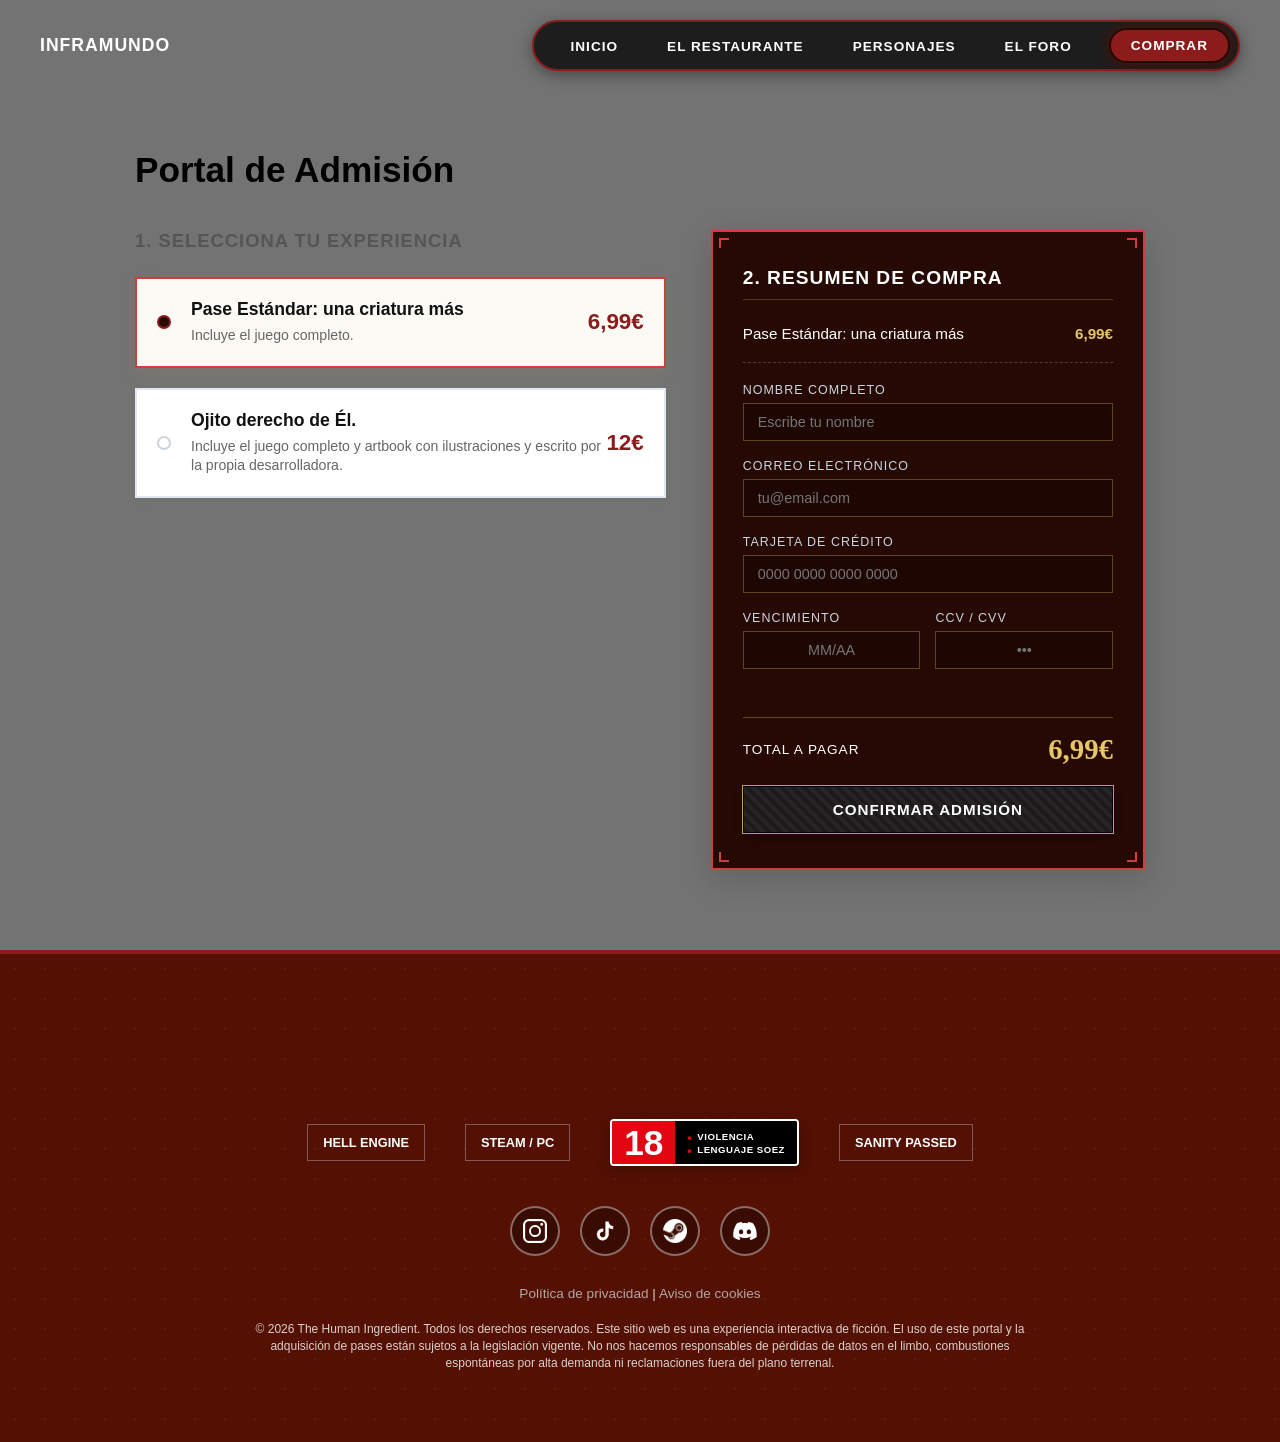
==== comprar.html @ 246b82be "Web The Human Ingredient" ====
<!DOCTYPE html>
<html lang="es">
<head>
    <meta charset="UTF-8">
    <meta name="viewport" content="width=device-width, initial-scale=1.0">
    <title>Comprar - Inframundo</title>
    <link rel="stylesheet" href="comprar.css">
</head>
<body>

<header id="main-header">
    <div class="header-container">
        <div class="logo-text">INFRAMUNDO</div>
        <nav>
            <ul>
                <li><a href="index.html" class="nav-link">INICIO</a></li>
                <li><a href="restaurante.html" class="nav-link">EL RESTAURANTE</a></li>
                <li><a href="personajes.html" class="nav-link">PERSONAJES</a></li>
                <li><a href="foro.html" class="nav-link">EL FORO</a></li>
                <li><a href="comprar.html" class="nav-btn-gold active-btn">COMPRAR</a></li>
            </ul>
        </nav>
    </div>
</header>

<main class="main-content">
    <h1 class="page-title animation-fade-up">Portal de Admisión</h1>

    <div class="purchase-grid">

        <div class="products-section animation-fade-up" style="animation-delay: 0.15s;">
            <h2 class="sub-title">1. Selecciona tu experiencia</h2>

            <div class="ticket-card active" data-price="7,99" data-name="Pase Estándar: una criatura más">
                <div class="ticket-selection-indicator"></div>
                <div class="ticket-info">
                    <h3>Pase Estándar: una criatura más</h3>
                    <p>Incluye el juego completo.</p>
                </div>
                <div class="ticket-price">6,99€</div>
            </div>

            <div class="ticket-card" data-price="12" data-name="Ojito derecho de Él">
                <div class="ticket-selection-indicator"></div>
                <div class="ticket-info">
                    <h3>Ojito derecho de Él.</h3>
                    <p>Incluye el juego completo y artbook con ilustraciones y escrito por la propia desarrolladora.</p>
                </div>
                <div class="ticket-price">12€</div>
            </div>
        </div>

        <div class="checkout-section animation-fade-up" style="animation-delay: 0.35s;">
            <div class="checkout-box-inner">
                <div class="corner-deco top-left"></div>
                <div class="corner-deco top-right"></div>
                <div class="corner-deco bottom-left"></div>
                <div class="corner-deco bottom-right"></div>

                <h2 class="checkout-title">2. Resumen de compra</h2>

                <div class="summary-item">
                    <span id="summary-product-name">Pase Estándar: una criatura más</span>
                    <span id="summary-product-price" class="gold-text">6,99€</span>
                </div>

                <hr class="divider">

                <form id="payment-form">
                    <div class="form-group">
                        <label for="username">Nombre Completo</label>
                        <input type="text" id="username" placeholder="Escribe tu nombre" required>
                    </div>

                    <div class="form-group">
                        <label for="useremail">Correo Electrónico</label>
                        <input type="email" id="useremail" placeholder="tu@email.com" required>
                    </div>

                    <div class="form-group">
                        <label for="cardnumber">Tarjeta de Crédito</label>
                        <input type="text" id="cardnumber" placeholder="0000 0000 0000 0000" maxlength="19" required>
                    </div>

                    <div class="form-row">
                        <div class="form-group half-width">
                            <label for="cardexpiry">Vencimiento</label>
                            <input type="text" id="cardexpiry" placeholder="MM/AA" maxlength="5" required>
                        </div>
                        <div class="form-group half-width">
                            <label for="cardcvv">CCV / CVV</label>
                            <input type="password" id="cardcvv" placeholder="•••" maxlength="3" required>
                        </div>
                    </div>

                    <div class="total-container">
                        <span>TOTAL A PAGAR</span>
                        <span id="final-total">6,99€</span>
                    </div>

                    <button type="submit" class="submit-btn-dark">
                        CONFIRMAR ADMISIÓN
                    </button>
                </form>
            </div>
        </div>

    </div>
</main>

<div id="success-modal" class="modal-overlay">
    <div class="modal-box">
        <div class="corner-deco top-left"></div>
        <div class="corner-deco top-right"></div>
        <div class="modal-icon">✓</div>
        <h2>¡Admisión Completada!</h2>
        <p>Tu pase ha sido registrado en las crónicas. Revisa tu correo electrónico para encontrar el recibo de tu juego. Lo recibirás en tu biblioteca de Steam al momento de la salida oficial.</p>
        <button id="close-modal-btn" class="nav-btn-gold" style="margin-top: 15px; cursor: pointer;">Entendido</button>
    </div>
</div>

<script src="./comprar.js"></script>
<footer class="main-footer">
    <div class="footer-container">

        <div class="footer-action-buttons">
            <button class="btn-footer reveal-left">
                <span class="game-icon-static">➥</span> Compartir la Deuda
            </button>
            <button class="btn-footer reveal-right">
                <span class="game-icon-static">🗪</span> Atención al cliente
            </button>
        </div>

        <div class="footer-official-logos reveal">
            <div class="logo-placeholder-small" title="Motor del juego">HELL ENGINE</div>
            <div class="logo-placeholder-small btn-steam" id="steam-trigger" title="Próximamente en Steam">STEAM / PC</div>
            <div class="logo-rating-pegi">
                <div class="pegi-number">18</div>
                <div class="pegi-descriptors">
                    <span>Violencia</span>
                    <span>Lenguaje Soez</span>
                </div>
            </div>

            <div class="logo-placeholder-small" title="Control de Cordura">SANITY PASSED</div>
        </div>

        <div class="footer-social-links reveal">
            <a href="AQUÍ_VA_EL_LINK_DE_TU_INSTAGRAM" class="social-icon ins" title="Instagram">
                <img src="imagenes/ig.png" height="1280" width="1280"/>
            </a>

            <a href="AQUÍ_VA_EL_LINK_DE_TU_TIKTOK" class="social-icon tik" title="TikTok">
                <img src="imagenes/tiktok.png" height="3000" width="3000"/>
            </a>

            <a href="AQUÍ_VA_EL_LINK_DE_TU_STEAM" class="social-icon stm" title="Steam">
                <img src="imagenes/steam.png" height="1280" width="1280"/>
            </a>

            <a href="AQUÍ_VA_EL_LINK_DE_TU_DISCORD" class="social-icon dsc" title="Discord">
                <img src="imagenes/discord.png" height="2194" width="3000"/>
            </a>
        </div>

        <div class="footer-legal reveal">
            <p>
                <a href="politica%20de%20privacidad.html" style="color: #cccccc; text-decoration: none;">Política de privacidad</a>
                |
                <a href="cookies.html" style="color: #cccccc; text-decoration: none;">Aviso de cookies</a>
            </p>
            <p class="legal-fine-print">
                © 2026 The Human Ingredient. Todos los derechos reservados. Este sitio web es una experiencia interactiva de ficción. El uso de este portal y la adquisición de pases están sujetos a la legislación vigente. No nos hacemos responsables de pérdidas de datos en el limbo, combustiones espontáneas por alta demanda ni reclamaciones fuera del plano terrenal.
            </p>
        </div>

    </div>

</footer>
</body>
</html>
---- comprar.css ----
/* ==========================================================================
   ESTILO BASE Y FONDO
   ========================================================================== */
body {
    margin: 0;
    padding: 0;
    font-family: 'Arial', sans-serif;
    background-color: #737373;
}

/* ==========================================================================
   CABECERA FLOTANTE PREMIUM
   ========================================================================== */
#main-header {
    position: absolute;
    top: 25px;
    left: 0;
    width: 100%;
    padding: 0 50px;
    box-sizing: border-box;
    z-index: 9999;
}

.header-container {
    display: flex;
    justify-content: space-between;
    align-items: center;
}

.logo-text {
    font-weight: bold;
    font-size: 1.1rem;
    color: #ffffff;
    letter-spacing: 1px;
}

#main-header nav {
    background-color: #260902;
    border: 2px solid #8c1c1c;
    border-radius: 40px;
    padding: 5px 6px 5px 25px;
    box-shadow: 0 4px 15px rgba(0,0,0,0.1);
}

#main-header nav ul {
    display: flex;
    gap: 25px;
    list-style: none;
    margin: 0;
    padding: 0;
    align-items: center;
}

.nav-link {
    color: #ffffff;
    text-decoration: none;
    font-weight: bold;
    font-size: 0.82rem;
    letter-spacing: 0.5px;
}

.nav-btn-gold {
    background-color: #8c1c1c;
    color: #ffffff;
    text-decoration: none;
    font-weight: bold;
    font-size: 0.82rem;
    padding: 8px 22px;
    border-radius: 30px;
    border: 2px solid #cf3d3d;
    display: inline-block;
}

.nav-btn-gold.active-btn {
    box-shadow: 0 0 12px rgb(83 16 3);
    background-color: #8c1c1c;
}

/* ==========================================================================
   DISEÑO ESTRUCTURAL DE LA TIENDA
   ========================================================================== */
.main-content {
    max-width: 1050px;
    margin: 150px auto 80px auto;
    padding: 0 20px;
    box-sizing: border-box;
}

.page-title {
    font-size: 2.2rem;
    color: #000000;
    margin-top: 0;
    margin-bottom: 40px;
}

.purchase-grid {
    display: flex;
    gap: 45px;
    align-items: flex-start;
}

.products-section {
    width: 55%;
}

.checkout-section {
    width: 45%;
}

.sub-title {
    font-size: 1.15rem;
    color: #555555;
    margin-bottom: 25px;
    text-transform: uppercase;
    letter-spacing: 1px;
}

/* ==========================================================================
   TARJETAS DE SELECCIÓN DE EXPERIENCIAS
   ========================================================================== */
.ticket-card {
    display: flex;
    align-items: center;
    background-color: #ffffff;
    border: 2px solid #e2e8f0;
    padding: 20px;
    margin-bottom: 20px;
    cursor: pointer;
    position: relative;
    box-shadow: 0 4px 10px rgba(0,0,0,0.02);
    transition: all 0.25s ease;
}

.ticket-card:hover {
    border-color: #531003;
    transform: translateY(-2px);
}

.ticket-card.active {
    border-color: #cf3d3d;
    background-color: #fbfaf5;
    box-shadow: 0 6px 15px rgba(189, 163, 75, 0.1);
}

.ticket-selection-indicator {
    width: 14px;
    height: 14px;
    border: 2px solid #cbd5e1;
    border-radius: 50%;
    margin-right: 20px;
    flex-shrink: 0;
    position: relative;
}

.ticket-card.active .ticket-selection-indicator {
    border-color: #8c1c1c;
    background-color: #260902;
}

.ticket-info {
    flex-grow: 1;
}

.ticket-info h3 {
    margin: 0 0 6px 0;
    font-size: 1.1rem;
    color: #111111;
}

.ticket-info p {
    margin: 0;
    font-size: 0.88rem;
    color: #666666;
    line-height: 1.4;
}

.ticket-price {
    font-size: 1.4rem;
    font-weight: bold;
    color: #8c1c1c;
}

/* ==========================================================================
   BLOQUE VERDE DE RECIBO (DERECHA)
   ========================================================================== */
.checkout-box-inner {
    background-color: #260902;
    background-size: 16px 16px;
    border: 2px solid #cf3d3d;
    padding: 35px 30px;
    box-shadow: 0 10px 30px rgba(0, 0, 0, 0.15);
    position: relative;
    color: #ffffff;
}

.corner-deco {
    position: absolute;
    width: 10px;
    height: 10px;
    border: 2px solid #cf3d3d;
}
.top-left { top: 6px; left: 6px; border-right: none; border-bottom: none; }
.top-right { top: 6px; right: 6px; border-left: none; border-bottom: none; }
.bottom-left { bottom: 6px; left: 6px; border-right: none; border-top: none; }
.bottom-right { bottom: 6px; right: 6px; border-left: none; border-top: none; }

.checkout-title {
    margin-top: 0;
    margin-bottom: 25px;
    font-size: 1.2rem;
    letter-spacing: 1px;
    text-transform: uppercase;
    color: #ffffff;
    border-bottom: 1px solid rgba(189, 163, 75, 0.3);
    padding-bottom: 10px;
}

.summary-item {
    display: flex;
    justify-content: space-between;
    font-size: 0.95rem;
    margin-bottom: 20px;
}

.gold-text {
    color: #e6c667;
    font-weight: bold;
}

.divider {
    border: none;
    border-top: 1px dashed rgba(255,255,255,0.2);
    margin: 20px 0;
}

/* FORMULARIO E INPUTS COALINEADOS */
.form-group {
    margin-bottom: 18px;
}

.form-row {
    display: flex;
    gap: 15px; /* Separación horizontal entre fecha y ccv */
}

.half-width {
    width: 50%;
}

.form-group label {
    display: block;
    font-size: 0.78rem;
    text-transform: uppercase;
    letter-spacing: 1px;
    margin-bottom: 6px;
    color: #cbd5e1;
}

.form-group input {
    width: 100%;
    background-color: rgba(0, 0, 0, 0.2);
    border: 1px solid rgba(189, 163, 75, 0.4);
    padding: 10px 14px;
    box-sizing: border-box;
    color: #ffffff;
    font-size: 0.9rem;
    outline: none;
}

.form-group input:focus {
    border-color: #e6c667;
    background-color: rgba(0, 0, 0, 0.3);
}

/* Centrado del texto del CVV y Fecha por comodidad visual */
#cardexpiry, #cardcvv {
    text-align: center;
}

.total-container {
    display: flex;
    justify-content: space-between;
    align-items: center;
    margin-top: 30px;
    margin-bottom: 20px;
    padding-top: 15px;
    border-top: 1px solid rgba(189, 163, 75, 0.4);
}

.total-container span:first-child {
    font-size: 0.85rem;
    letter-spacing: 1px;
}

#final-total {
    font-size: 1.8rem;
    font-weight: bold;
    color: #e6c667;
    font-family: 'Georgia', serif;
}

.submit-btn-dark {
    width: 100%;
    background: repeating-linear-gradient(45deg, #1c1a1a, #1c1a1a 4px, #262424 4px, #262424 8px);
    border: 1px solid #000000;
    outline: 1px solid #bfa34b;
    color: #ffffff;
    padding: 14px;
    font-weight: bold;
    font-size: 0.95rem;
    letter-spacing: 1px;
    cursor: pointer;
    box-shadow: 0 4px 10px rgba(0,0,0,0.3);
}

.submit-btn-dark:hover {
    outline-color: #e6c667;
    box-shadow: 0 6px 15px rgba(0,0,0,0.4);
}

/* ==========================================================================
   VENTANA EMERGENTE (MODAL)
   ========================================================================== */
.modal-overlay {
    position: fixed;
    top: 0;
    left: 0;
    width: 100%;
    height: 100%;
    background-color: rgba(0, 0, 0, 0.6);
    z-index: 10000;
    display: flex;
    align-items: center;
    justify-content: center;
    opacity: 0;
    pointer-events: none;
    transition: opacity 0.3s ease;
}

.modal-overlay.open {
    opacity: 1;
    pointer-events: auto;
}

.modal-box {
    background-color: #ffffff;
    border: 2px solid #bfa34b;
    padding: 40px;
    max-width: 420px;
    width: 90%;
    text-align: center;
    position: relative;
    box-shadow: 0 15px 40px rgba(0,0,0,0.3);
}

.modal-icon {
    width: 50px;
    height: 50px;
    background-color: #1e522b;
    color: white;
    font-size: 1.8rem;
    border-radius: 50%;
    display: flex;
    align-items: center;
    justify-content: center;
    margin: 0 auto 20px auto;
    border: 2px solid #bfa34b;
}

.modal-box h2 {
    margin: 0 0 10px 0;
    color: #0b3a13;
}

.modal-box p {
    color: #555555;
    font-size: 0.9rem;
    line-height: 1.5;
    margin-bottom: 25px;
}

/* ==========================================================================
   ANIMACIONES
   ========================================================================== */
.animation-fade-up {
    opacity: 0;
    transform: translateY(30px);
    animation: inframundoFadeUp 0.7s cubic-bezier(0.25, 1, 0.5, 1) forwards;
}

@keyframes inframundoFadeUp {
    to {
        opacity: 1;
        transform: translateY(0);
    }
}
/* ==========================================================================
   FOOTER COMPLETO
   ========================================================================== */
.zelda-footer {
    background-color: #111111;
    color: #ffffff;
    padding: 60px 20px;
    text-align: center;
    border-top: 6px solid var(--zelda-gold);
}

.footer-egg-icon {
    width: 80px;
    height: 80px;
    border: 2px dashed var(--zelda-gold);
    border-radius: 50%;
    margin: 0 auto 20px auto;
    display: flex;
    align-items: center;
    justify-content: center;
    color: var(--zelda-gold);
    font-size: 0.7rem;
}

.footer-slogan {
    font-size: 1.3rem;
    color: var(--zelda-gold-light);
    text-transform: uppercase;
    letter-spacing: 2px;
    margin-bottom: 20px;
}

.footer-social-mock {
    margin-bottom: 30px;
    color: #666;
}

.copyright {
    font-size: 0.8rem;
    color: #666;
}

/* ==========================================================================
   SISTEMA DE ANIMACIONES PREPARATIVO (JAVASCRIPT ENTERS)
   ========================================================================== */
.reveal-left { opacity: 0; transform: translateX(-100px); transition: var(--transition-reveal); }
.reveal-right { opacity: 0; transform: translateX(100px); transition: var(--transition-reveal); }

.reveal-left.active, .reveal-right.active {
    opacity: 1;
    transform: translateX(0);
}
/* ==========================================================================
   SECCIÓN NEGRA (EXPLORA LA ISLA)
   ========================================================================== */
.black-divider-section {
    background-color: #000000;
    padding: 80px 0;
    position: relative;
    display: flex;
    justify-content: center;
    align-items: center;
    overflow: hidden;
}

/* Generador de Borde Zig-Zag (Triángulos Amarillos) */
.zigzag-border {
    position: absolute;
    left: 0;
    width: 100%;
    height: 15px;
    background-image: linear-gradient(45deg, var(--zelda-gold) 25%, transparent 25%),
    linear-gradient(-45deg, var(--zelda-gold) 25%, transparent 25%);
    background-size: 20px 20px;
    background-repeat: repeat-x;
}

.zigzag-border.top { top: 0; transform: rotate(180deg); }
.zigzag-border.bottom { bottom: 0; }

.divider-content {
    display: flex;
    align-items: center;
    gap: 30px;
}

.divider-content h2 {
    color: var(--zelda-gold-light);
    font-size: 2.2rem;
    text-transform: uppercase;
    letter-spacing: 3px;
    font-style: italic;
    text-shadow: 0 0 15px rgba(178, 138, 42, 0.4);
}

.divider-icon {
    width: 40px;
    height: 40px;
    border: 2px solid var(--zelda-gold);
    transform: rotate(45deg);
}

/* ==========================================================================
   FOOTER VERDE (REPLICA NINTENDO)
   ========================================================================== */
.main-footer {
    background-color: var(--zelda-green-theme);
    background-image: radial-gradient(circle, rgba(255,255,255,0.05) 1px, transparent 1px);
    background-size: 30px 30px; /* Sutil textura de puntos */
    padding: 60px 20px;
    border-top: 4px solid var(--zelda-gold);
}

.footer-container {
    max-width: 1100px;
    margin: 0 auto;
    text-align: center;
}

/* ==========================================================================
   AJUSTE: CONTENEDOR DE BOTONES DEL FOOTER PERFECTAMENTE CENTRADOS
   ========================================================================== */
.footer-action-buttons {
    display: flex;
    justify-content: center; /* Centrado horizontal */
    align-items: center;     /* Centrado vertical por si un botón es más alto */
    gap: 20px;
    margin-bottom: 50px;
    width: 100%;             /* Ocupa todo el ancho disponible para poder centrar */
}

.btn-footer {
    background: transparent;
    border: 2px solid #fff;
    color: #fff;
    padding: 15px 40px;
    font-size: 1.1rem;
    font-weight: bold;
    border-radius: 50px;
    cursor: pointer;
    transition: var(--transition-bounce);
    display: flex;
    align-items: center;
    gap: 10px;
}

.btn-footer:hover {
    background-color: #fff;
    color: var(--zelda-green-theme);
    transform: scale(1.05);
}

/* Estilo para los logos de certificación */
.footer-official-logos {
    display: flex;
    justify-content: center;
    align-items: center;
    gap: 40px;
    margin-bottom: 40px;
    flex-wrap: wrap;
}

.logo-placeholder-small {
    padding: 10px 15px;
    border: 1px solid rgba(255,255,255,0.3);
    color: #fff;
    font-size: 0.8rem;
    font-weight: bold;
    text-transform: uppercase;
}

.logo-rating-esrb {
    display: flex;
    align-items: center;
    gap: 10px;
    background: #fff;
    padding: 5px 10px;
    color: #000;
}

.esrb-e {
    font-size: 2.5rem;
    font-weight: 900;
}

.esrb-text {
    font-size: 0.6rem;
    text-align: left;
    line-height: 1;
    font-weight: bold;
    text-transform: uppercase;
}

/* Redes Sociales */
.footer-social-links {
    display: flex;
    justify-content: center;
    gap: 15px;
    margin-bottom: 40px;
}

/* ==========================================================================
   CIRCULITOS DE REDES SOCIALES CENTRADOS Y ESTILIZADOS
   ========================================================================== */
.footer-social-links {
    display: flex;
    justify-content: center;
    gap: 20px;
    margin: 30px 0;
    width: 100%;
}

.social-icon {
    width: 50px;
    height: 50px;
    background-color: rgba(0, 0, 0, 0.3);
    border: 2px solid rgba(255, 255, 255, 0.4);
    border-radius: 50%;
    display: flex;
    align-items: center;
    justify-content: center;
    color: #ffffff;
    text-decoration: none;
    font-size: 1.2rem;
    transition: var(--transition-bounce);
    user-select: none;
    cursor: pointer;
}

/* AÑADE ESTO JUSTO DEBAJO DEL BLOQUE QUE ME HAS ENSEÑADO */
.social-icon img {
    width: 26px;         /* Ajuste base para equilibrar todos los logos */
    height: 26px;
    object-fit: contain;
    pointer-events: none;
}

/* --- SOLUCIÓN ESPECÍFICA PARA TIKTOK --- */
.social-icon.tik img {
    transform: scale(1.3); /* Hace que el logo de TikTok crezca un 30% */
}

/* --- COLORES CORPORATIVOS AL PASAR EL RATÓN (HOVER) --- */
/* Instagram: Rosa/Morado infernal */
.social-icon.ins:hover {
    background-color: #e1306c;
    border-color: #ffffff;
    box-shadow: 0 0 15px rgba(225, 48, 108, 0.6);
    transform: translateY(-5px) scale(1.1);
}

/* TikTok: Negro cian/rojo */
.social-icon.tik:hover {
    background-color: #010101;
    border-color: #ff0050;
    color: #00f2fe;
    box-shadow: 0 0 15px rgba(0, 242, 254, 0.5);
    transform: translateY(-5px) scale(1.1);
}

/* Steam: Azul eléctrico metalizado */
.social-icon.stm:hover {
    background: linear-gradient(135deg, #171a21 0%, #1b2838 100%);
    border-color: #66c0f4;
    color: #66c0f4;
    box-shadow: 0 0 15px rgba(102, 192, 244, 0.6);
    transform: translateY(-5px) scale(1.1);
}

/* Discord: Blurple gótico */
.social-icon.dsc:hover {
    background-color: #5865f2;
    border-color: #ffffff;
    box-shadow: 0 0 15px rgba(88, 101, 242, 0.6);
    transform: translateY(-5px) scale(1.1);
}

/* Asegurar que el icono no sufra distorsión */
.social-icon:active {
    transform: translateY(-2px) scale(0.95);
}

.social-icon:hover {
    background-color: var(--zelda-gold);
    transform: translateY(-5px);
}

/* Texto Legal */
.footer-legal {
    color: #fff;
    font-size: 0.85rem;
    opacity: 0.8;
}

.footer-legal p { margin-bottom: 10px; }

.legal-fine-print {
    max-width: 800px;
    margin: 20px auto;
    line-height: 1.4;
    font-size: 0.75rem;
}

.copyright-info {
    margin-top: 30px;
    font-weight: bold;
    color: var(--zelda-gold-light);
}
/* ==========================================================================
   ICONOS ESTÁTICOS Y PROPORCIONADOS PARA LOS BOTONES DEL FOOTER
   ========================================================================== */
.game-icon-static {
    display: inline-block;
    margin-right: 12px;
    font-size: 1.15em; /* Se escala proporcionalmente al tamaño del texto del botón */
    vertical-align: middle;
    line-height: 1;
    transition: none !important; /* Desactiva cualquier transición de tamaño */
}

/* Forzamos a que NO cambien de tamaño ni se deformen al pasar el ratón */
button:hover .game-icon-static {
    transform: none !important;
    animation: none !important;
}

/* Ajuste fino opcional para centrar el icono de las burbujas de diálogo */
.game-icon-static[textContent="🗪"] {
    position: relative;
    top: -1px;
}

/* ==========================================================================
   NUEVOS ESTILOS: SELLO PEGI 18 OFICIAL (ESPAÑA)
   ========================================================================== */
.logo-rating-pegi {
    display: flex;
    align-items: stretch; /* Hace que ambas partes tengan la misma altura */
    background: #000000;
    border: 2px solid #ffffff;
    border-radius: 4px;
    overflow: hidden;
    box-shadow: 0 4px 15px rgba(0, 0, 0, 0.2);
}

/* El cuadrado rojo con el número 18 */
.pegi-number {
    background-color: #e20613; /* Rojo oficial PEGI */
    color: #ffffff;
    font-size: 2.2rem;
    font-weight: 900;
    font-family: 'Arial Black', Impact, sans-serif;
    padding: 4px 12px;
    display: flex;
    align-items: center;
    justify-content: center;
    line-height: 1;
}

/* Lista de descriptores góticos al lado del número */
.pegi-descriptors {
    display: flex;
    flex-direction: column;
    justify-content: center;
    padding: 6px 12px;
    background-color: #000000;
    gap: 2px;
}

.pegi-descriptors span {
    color: #ffffff;
    font-size: 0.6rem;
    font-weight: bold;
    text-transform: uppercase;
    letter-spacing: 0.5px;
    text-align: left;
    display: block;
    position: relative;
    padding-left: 10px;
}

/* Pequeño detalle visual: un puntito antes de cada descriptor */
.pegi-descriptors span::before {
    content: '•';
    color: #e20613;
    position: absolute;
    left: 0;
    top: -1px;
    font-size: 0.8rem;
}
/* ==========================================================================
   INTERACTIVIDAD DEL BOTÓN DE STEAM (PRE-LANZAMIENTO)
   ========================================================================== */
.btn-steam {
    cursor: pointer;
    transition: var(--transition-bounce);
    position: relative;
    user-select: none;
}

/* Efecto Hover con la paleta de colores corporativa de Steam */
.btn-steam:hover {
    background: linear-gradient(135deg, #107c10 0%, #0078d4 100%) !important; /* Visual azul/verde de carga */
    background-color: #171a21 !important; /* Fondo oscuro de Steam */
    color: #66c0f4 !important; /* Azul eléctrico de las letras de Steam */
    border-color: #66c0f4 !important;
    box-shadow: 0 0 15px rgba(102, 192, 244, 0.4);
    transform: translateY(-3px) scale(1.05);
}

/* Animación de pulsación al hacer clic */
.btn-steam:active {
    transform: translateY(-1px) scale(0.98);
}
/* Obliga a que los logos se adapten al tamaño de las bolitas del footer */
.social-icon img {
    width: 24px;      /* Ajusta este número si quieres el logo más grande o más pequeño */
    height: 24px;     /* Debe ser igual al ancho para que no se deforme */
    object-fit: contain; /* Evita que la imagen se estire feo */
    pointer-events: none; /* Evita problemas con el efecto hover al pasar el ratón */
}
/* ==========================================================================
   SECCIÓN EXPLORA SECTOR PRE-FOOTER (ESTILO ZELDA LINK'S AWAKENING)
   ========================================================================== */
.explore-zelda-section {
    position: relative;
    background-color: #0b3a13; /* Verde profundo gótico de fondo */
    background-image: linear-gradient(135deg, #0b3a13 0%, #05220a 100%);
    padding: 80px 20px;
    overflow: hidden;
    color: #ffffff;
    font-family: 'Segoe UI', Arial, sans-serif;
}

/* El patrón sutil de puntitos/textura en movimiento del fondo oficial */
.explore-bg-pattern {
    position: absolute;
    top: 0;
    left: 0;
    width: 100%;
    height: 100%;
    background-image: radial-gradient(rgba(255, 255, 255, 0.08) 1.5px, transparent 1.5px);
    background-size: 24px 24px;
    opacity: 0.7;
    animation: smoothScrollBg 60s linear infinite;
    pointer-events: none;
}

@keyframes smoothScrollBg {
    from { background-position: 0 0; }
    to { background-position: 100% 100%; }
}

/* Contenedor en cuadrícula flexible */
.explore-container {
    max-width: 1100px;
    margin: 0 auto;
    position: relative;
    z-index: 2;
    display: flex;
    align-items: center;
    justify-content: space-between;
    gap: 40px;
    flex-wrap: wrap; /* Adaptable a pantallas pequeñas */
}

/* Columna Izquierda: Textos y Botones interactivos */
.explore-left-col {
    flex: 1;
    min-width: 300px;
}

.explore-tag {
    color: #e6c667; /* Oro brillante */
    font-size: 0.85rem;
    font-weight: bold;
    letter-spacing: 2px;
    display: block;
    margin-bottom: 10px;
}

.explore-heading {
    font-size: 2.8rem;
    margin: 0 0 15px 0;
    text-transform: uppercase;
    font-weight: 800;
    letter-spacing: 1px;
    text-shadow: 0 4px 10px rgba(0,0,0,0.3);
}

.explore-text {
    font-size: 1.05rem;
    line-height: 1.6;
    color: #e2ebd5;
    margin-bottom: 30px;
    max-width: 480px;
}

/* Botones con físicas del sitio de Nintendo */
.explore-buttons {
    display: flex;
    gap: 15px;
}

.btn-explore-gold {
    background-color: #bfa34b;
    color: #000000;
    text-decoration: none;
    font-weight: bold;
    padding: 12px 28px;
    border-radius: 30px;
    text-transform: uppercase;
    font-size: 0.9rem;
    box-shadow: 0 4px 15px rgba(0,0,0,0.2);
    transition: transform 0.2s cubic-bezier(0.175, 0.885, 0.32, 1.275), background 0.2s;
}

.btn-explore-gold:hover {
    background-color: #e6c667;
    transform: scale(1.05) translateY(-2px);
}

.btn-explore-outline {
    background: transparent;
    border: 2px solid #ffffff;
    color: #ffffff;
    text-decoration: none;
    font-weight: bold;
    padding: 10px 26px;
    border-radius: 30px;
    text-transform: uppercase;
    font-size: 0.9rem;
    transition: background 0.2s, color 0.2s, transform 0.2s;
}

.btn-explore-outline:hover {
    background: #ffffff;
    color: #0b3a13;
    transform: translateY(-2px);
}

/* 🎯 Columna Central: MARCO REDONDO CON MÁSCARA PERFECTA */
.explore-center-col {
    display: flex;
    justify-content: center;
    align-items: center;
    flex: 1;
    min-width: 280px;
}

.explore-circle-frame {
    position: relative;
    width: 240px;
    height: 240px;
    border-radius: 50%;
    border: 6px solid #bfa34b; /* Marco dorado */
    box-shadow: 0 8px 30px rgba(0,0,0,0.5), inset 0 0 20px rgba(0,0,0,0.4);
    background-color: #05220a;
    overflow: hidden; /* Esto hace que la imagen sea perfectamente redonda */
    animation: softFloat 5s ease-in-out infinite alternate;
}

/* La imagen recortada dentro del círculo */
.explore-round-image {
    width: 100%;
    height: 100%;
    object-fit: cover; /* Ajusta la imagen perfectamente sin deformar */
    transition: transform 0.4s ease;
}

/* Al pasar el ratón, la imagen se acerca y gira sutilmente */
.explore-circle-frame:hover .explore-round-image {
    transform: scale(1.1) rotate(2deg);
}

/* Destello de luz circular */
.explore-circle-glow {
    position: absolute;
    top: 0;
    left: -100%;
    width: 50%;
    height: 100%;
    background: linear-gradient(to right, transparent, rgba(255,255,255,0.25), transparent);
    transform: skewX(-25deg);
    pointer-events: none;
}

.explore-circle-frame:hover .explore-circle-glow {
    left: 150%;
    transition: left 0.6s ease-in-out;
}

/* Columna Derecha: Tarjetas de Características de soporte */
.explore-right-col {
    display: flex;
    flex-direction: column;
    gap: 20px;
    flex: 1;
    min-width: 260px;
}

.explore-badge-item {
    background: rgba(0, 0, 0, 0.25);
    border-left: 4px solid #bfa34b;
    padding: 15px 20px;
    border-radius: 0 8px 8px 0;
    display: flex;
    align-items: center;
    gap: 15px;
    transition: transform 0.2s, background 0.2s;
}

.explore-badge-item:hover {
    transform: translateX(6px);
    background: rgba(0, 0, 0, 0.4);
}

.badge-icon {
    font-size: 2rem;
}

.explore-badge-item h4 {
    margin: 0 0 4px 0;
    font-size: 1.1rem;
    color: #ffffff;
}

.explore-badge-item p {
    margin: 0;
    font-size: 0.85rem;
    color: #b2c9b6;
}

/* Animación de flotación elástica para el marco redondo */
@keyframes softFloat {
    0% { transform: translateY(0px); }
    100% { transform: translateY(-10px); }
}

/* ==========================================================================
   PALETA OFICIAL Y REGLAS DE ARQUITECTURA VISUAL
   ========================================================================== */
:root {
    --zelda-blue-bg: #737373;
    --zelda-green-theme: #531003;
    --zelda-gold: #8c1c1c;
    --zelda-gold-light: #cf3d3d;
    --parchment-bg: #b2b1b1;
    --text-main: #1d1d1d;
    --transition-bounce: all 0.6s cubic-bezier(0.175, 0.885, 0.32, 1.275);
    --transition-reveal: all 0.8s cubic-bezier(0.25, 1, 0.5, 1);
}

* {
    box-sizing: border-box;
    margin: 0;
    padding: 0;
}

body {
    font-family: 'Segoe UI', Arial, sans-serif;
    background-color: #737373;
    overflow-x: hidden;
}

/* ==========================================================================
   HEADER: MENÚ EN CÁPSULA FLOTANTE
   ========================================================================== */
header {
    position: fixed;
    top: 25px;
    left: 0;
    width: 100%;
    z-index: 1000;
    display: flex;
    justify-content: center;
    transition: var(--transition-reveal);
}

.nav-capsule {
    background-color: rgb(29 29 29); /* Verde Nintendo semitransparente */
    padding: 8px 30px;
    border-radius: 50px;
    border: 2px solid var(--zelda-gold);
    box-shadow: 0 8px 32px rgba(0, 0, 0, 0.3);
    backdrop-filter: blur(8px);
}

header.scrolled {
    top: 0;
    width: 100%;
}
header.scrolled .nav-capsule {
    border-radius: 0;
    border-top: none;
    border-left: none;
    border-right: none;
    width: 100vw;
    background-color: var(--zelda-green-theme);
    display: flex;
    justify-content: center;
}

nav ul {
    list-style: none;
    display: flex;
    gap: 25px;
    align-items: center;
}

nav a {
    color: #ffffff;
    text-decoration: none;
    font-weight: bold;
    font-size: 0.9rem;
    text-transform: uppercase;
    letter-spacing: 1px;
    padding: 6px 12px;
    transition: all 0.3s ease;
}

nav a:hover, nav a.active {
    color: var(--zelda-gold-light);
}

.btn-buy-nav {
    background-color: var(--zelda-gold);
    border-radius: 20px;
    color: #fff !important;
    border: 1px solid var(--zelda-gold-light);
}
.btn-buy-nav:hover {
    background-color: #fff;
    color: var(--zelda-green-theme) !important;
    transform: scale(1.05);
}

/* ==========================================================================
   SECCIÓN 1: HERO (REPLICA TOTAL DEL LAYOUT ASIMÉTRICO)
   ========================================================================== */
.hero-section {
    position: relative;
    min-height: 100vh;
    width: 100%;
    background-color: var(--zelda-blue-bg);
    display: flex;
    align-items: center;
    justify-content: center;
    padding: 120px 40px 60px 40px;
    overflow: hidden;
}

.hero-bg-container {
    position: absolute;
    top: 0;
    left: 0;
    width: 100%;
    height: 120%; /* Altura extra para el efecto parallax */
    border: 4px dashed rgba(255,255,255,0.2);
    display: flex;
    align-items: center;
    justify-content: center;
    z-index: 1;
}

.placeholder-text {
    color: rgb(29 29 29);
    font-weight: bold;
    font-size: 1.5rem;
    text-align: center;
}

.hero-grid {
    position: relative;
    z-index: 2;
    max-width: 1300px;
    width: 100%;
    display: grid;
    grid-template-columns: 1.1fr 0.9fr; /* Asimetría izquierda/derecha */
    gap: 40px;
    align-items: center;
}

.hero-character-box {
    width: 100%;
    height: 550px;
    border: 3px dashed #fff;
    border-radius: 12px;
    background: rgba(255,255,255,0.1);
}

/* Tarjeta estilo Pergamino Flotante de Nintendo */
.hero-card-parchment {
    background-color: var(--parchment-bg);
    border: 3px solid var(--zelda-gold);
    border-radius: 16px;
    padding: 8px;
    box-shadow: 0 20px 40px rgba(0,0,0,0.25);
}

.parchment-border {
    border: 1px solid var(--zelda-gold);
    border-radius: 10px;
    padding: 30px;
    text-align: center;
}

.parchment-border h2 {
    font-size: 1.8rem;
    color: var(--zelda-green-theme);
    margin-bottom: 15px;
}

.parchment-border p {
    font-size: 1rem;
    line-height: 1.6;
    color: #554444;
    margin-bottom: 25px;
}

.video-mockup {
    width: 100%;
    height: 180px;
    border: 2px dashed var(--zelda-gold);
    background-color: #222;
    margin-bottom: 25px;
    border-radius: 8px;
    display: flex;
    flex-direction: column;
    justify-content: center;
    align-items: center;
    color: #aaa;
    position: relative;
    cursor: pointer;
}

.play-button {
    width: 50px;
    height: 50px;
    background: var(--zelda-gold);
    border-radius: 50%;
    margin-bottom: 10px;
    clip-path: polygon(35% 25%, 75% 50%, 35% 75%); /* Crea el triángulo de play */
}

/* ==========================================================================
   ESTILOS DE SECCIÓN COMUNES (INTERCALADO NINTENDO)
   ========================================================================== */
.content-section {
    padding: 100px 40px;
    display: flex;
    justify-content: center;
    align-items: center;
    position: relative;
}

/* Generador de patrón de triángulos tipo Trifuerza de fondo */
.bg-triangles {
    background-color: #ffffff;
    background-image: linear-gradient(45deg, #f7f7f7 25%, transparent 25%),
    linear-gradient(-45deg, #f7f7f7 25%, transparent 25%),
    linear-gradient(45deg, transparent 75%, #f7f7f7 75%),
    linear-gradient(-45deg, transparent 75%, #f7f7f7 75%);
    background-size: 40px 40px;
    background-position: 0 0, 0 20px, 20px -20px, -20px 0px;
}

.section-wrapper {
    max-width: 1200px;
    width: 100%;
    display: grid;
    grid-template-columns: 1.2fr 0.8fr; /* Caja visual más grande que el texto */
    gap: 50px;
    align-items: center;
}

.section-wrapper.row-reverse {
    grid-template-columns: 0.8fr 1.2fr;
}

/* Contenedor del Texto (Pergamino flotante superpuesto) */
.parchment-style {
    background-color: var(--parchment-bg);
    border: 2px solid var(--zelda-gold);
    border-radius: 6px;
    padding: 40px;
    box-shadow: 0 10px 30px rgba(0,0,0,0.08);
    position: relative;
    z-index: 5;
}

.section-tag {
    color: var(--zelda-gold);
    text-transform: uppercase;
    font-weight: bold;
    font-size: 0.85rem;
    letter-spacing: 2px;
    display: block;
    margin-bottom: 10px;
}

.parchment-style h3 {
    font-size: 2.2rem;
    color: var(--zelda-green-theme);
    margin-bottom: 15px;
    text-transform: uppercase;
}

.parchment-style p {
    font-size: 1.05rem;
    line-height: 1.7;
    color: #4a544c;
    margin-bottom: 25px;
}

/* Placeholders Visuales Grandes */
.placeholder-inner {
    width: 100%;
    height: 400px;
    border: 3px dashed #cf3d3d;
    background-color: #fff;
    box-shadow: 0 15px 35px rgba(0,0,0,0.1);
    display: flex;
    align-items: center;
    justify-content: center;
    color: #cf3d3d;
    font-weight: bold;
}
.circle-or-box { border-radius: 16px; }
.rounded { border-radius: 50%; width: 400px; height: 400px; margin: 0 auto; }
.game-cover-mock { width: 280px; height: 400px; margin: 0 auto; }

/* ==========================================================================
   BOTONES DE IDENTIDAD NINTENDO ZELDA
   ========================================================================== */
.btn-zelda-gold, .btn-zelda-white {
    padding: 14px 40px;
    font-size: 1rem;
    font-weight: bold;
    text-transform: uppercase;
    letter-spacing: 1.5px;
    border-radius: 30px;
    cursor: pointer;
    transition: var(--transition-bounce);
    box-shadow: 0 5px 15px rgba(0,0,0,0.1);
}

.btn-zelda-gold {
    background-color: var(--zelda-gold);
    color: #fff;
    border: 2px solid var(--zelda-gold-light);
}
.btn-zelda-gold:hover {
    background-color: var(--zelda-green-theme);
    border-color: var(--zelda-gold);
    transform: translateY(-4px);
}

.btn-zelda-white {
    background-color: #ffffff;
    color: var(--zelda-green-theme);
    border: 2px solid var(--zelda-gold);
}
.btn-zelda-white:hover {
    background-color: var(--zelda-green-theme);
    color: #ffffff;
    transform: translateY(-4px);
}

/* ==========================================================================
   STRIPS SEPARADORES (Bandas decorativas verdes y doradas)
   ========================================================================== */
.zelda-separator-strip {
    height: 24px;
    background-color: var(--zelda-green-theme);
    border-top: 4px solid var(--zelda-gold);
    border-bottom: 4px solid var(--zelda-gold);
    position: relative;
    /* Simula la textura de rombos/flechas típica del separador de Nintendo */
    background-image: linear-gradient(90deg, rgba(255,255,255,0.1) 25%, transparent 25%, transparent 50%, rgba(255,255,255,0.1) 50%, rgba(255,255,255,0.1) 75%, transparent 75%, transparent);
    background-size: 30px 30px;
}

/* ==========================================================================
   FOOTER COMPLETO
   ========================================================================== */
.zelda-footer {
    background-color: #111111;
    color: #ffffff;
    padding: 60px 20px;
    text-align: center;
    border-top: 6px solid var(--zelda-gold);
}

.footer-egg-icon {
    width: 80px;
    height: 80px;
    border: 2px dashed var(--zelda-gold);
    border-radius: 50%;
    margin: 0 auto 20px auto;
    display: flex;
    align-items: center;
    justify-content: center;
    color: var(--zelda-gold);
    font-size: 0.7rem;
}

.footer-slogan {
    font-size: 1.3rem;
    color: var(--zelda-gold-light);
    text-transform: uppercase;
    letter-spacing: 2px;
    margin-bottom: 20px;
}

.footer-social-mock {
    margin-bottom: 30px;
    color: #666;
}

.copyright {
    font-size: 0.8rem;
    color: #666;
}

/* ==========================================================================
   SISTEMA DE ANIMACIONES PREPARATIVO (JAVASCRIPT ENTERS)
   ========================================================================== */
.reveal-left { opacity: 0; transform: translateX(-100px); transition: var(--transition-reveal); }
.reveal-right { opacity: 0; transform: translateX(100px); transition: var(--transition-reveal); }

.reveal-left.active, .reveal-right.active {
    opacity: 1;
    transform: translateX(0);
}
/* ==========================================================================
   SECCIÓN NEGRA (EXPLORA LA ISLA)
   ========================================================================== */
.black-divider-section {
    background-color: #000000;
    padding: 80px 0;
    position: relative;
    display: flex;
    justify-content: center;
    align-items: center;
    overflow: hidden;
}

/* Generador de Borde Zig-Zag (Triángulos Amarillos) */
.zigzag-border {
    position: absolute;
    left: 0;
    width: 100%;
    height: 15px;
    background-image: linear-gradient(45deg, var(--zelda-gold) 25%, transparent 25%),
    linear-gradient(-45deg, var(--zelda-gold) 25%, transparent 25%);
    background-size: 20px 20px;
    background-repeat: repeat-x;
}

.zigzag-border.top { top: 0; transform: rotate(180deg); }
.zigzag-border.bottom { bottom: 0; }

.divider-content {
    display: flex;
    align-items: center;
    gap: 30px;
}

.divider-content h2 {
    color: var(--zelda-gold-light);
    font-size: 2.2rem;
    text-transform: uppercase;
    letter-spacing: 3px;
    font-style: italic;
    text-shadow: 0 0 15px rgb(207 61 61);
}

.divider-icon {
    width: 40px;
    height: 40px;
    border: 2px solid var(--zelda-gold);
    transform: rotate(45deg);
}

/* ==========================================================================
   FOOTER VERDE (REPLICA NINTENDO)
   ========================================================================== */
.main-footer {
    background-color: var(--zelda-green-theme);
    background-image: radial-gradient(circle, rgba(255,255,255,0.05) 1px, transparent 1px);
    background-size: 30px 30px; /* Sutil textura de puntos */
    padding: 60px 20px;
    border-top: 4px solid var(--zelda-gold);
}

.footer-container {
    max-width: 1100px;
    margin: 0 auto;
    text-align: center;
}

/* ==========================================================================
   AJUSTE: CONTENEDOR DE BOTONES DEL FOOTER PERFECTAMENTE CENTRADOS
   ========================================================================== */
.footer-action-buttons {
    display: flex;
    justify-content: center; /* Centrado horizontal */
    align-items: center;     /* Centrado vertical por si un botón es más alto */
    gap: 20px;
    margin-bottom: 50px;
    width: 100%;             /* Ocupa todo el ancho disponible para poder centrar */
}

.btn-footer {
    background: transparent;
    border: 2px solid #fff;
    color: #fff;
    padding: 15px 40px;
    font-size: 1.1rem;
    font-weight: bold;
    border-radius: 50px;
    cursor: pointer;
    transition: var(--transition-bounce);
    display: flex;
    align-items: center;
    gap: 10px;
}

.btn-footer:hover {
    background-color: #fff;
    color: var(--zelda-green-theme);
    transform: scale(1.05);
}

/* Estilo para los logos de certificación */
.footer-official-logos {
    display: flex;
    justify-content: center;
    align-items: center;
    gap: 40px;
    margin-bottom: 40px;
    flex-wrap: wrap;
}

.logo-placeholder-small {
    padding: 10px 15px;
    border: 1px solid rgba(255,255,255,0.3);
    color: #fff;
    font-size: 0.8rem;
    font-weight: bold;
    text-transform: uppercase;
}

.logo-rating-esrb {
    display: flex;
    align-items: center;
    gap: 10px;
    background: #fff;
    padding: 5px 10px;
    color: #000;
}

.esrb-e {
    font-size: 2.5rem;
    font-weight: 900;
}

.esrb-text {
    font-size: 0.6rem;
    text-align: left;
    line-height: 1;
    font-weight: bold;
    text-transform: uppercase;
}

/* Redes Sociales */
.footer-social-links {
    display: flex;
    justify-content: center;
    gap: 15px;
    margin-bottom: 40px;
}

/* ==========================================================================
   CIRCULITOS DE REDES SOCIALES CENTRADOS Y ESTILIZADOS
   ========================================================================== */
.footer-social-links {
    display: flex;
    justify-content: center;
    gap: 20px;
    margin: 30px 0;
    width: 100%;
}

.social-icon {
    width: 50px;
    height: 50px;
    background-color: rgba(0, 0, 0, 0.3);
    border: 2px solid rgba(255, 255, 255, 0.4);
    border-radius: 50%;
    display: flex;
    align-items: center;
    justify-content: center;
    color: #ffffff;
    text-decoration: none;
    font-size: 1.2rem;
    transition: var(--transition-bounce);
    user-select: none;
    cursor: pointer;
}

/* AÑADE ESTO JUSTO DEBAJO DEL BLOQUE QUE ME HAS ENSEÑADO */
.social-icon img {
    width: 26px;         /* Ajuste base para equilibrar todos los logos */
    height: 26px;
    object-fit: contain;
    pointer-events: none;
}

/* --- SOLUCIÓN ESPECÍFICA PARA TIKTOK --- */
.social-icon.tik img {
    transform: scale(1.3); /* Hace que el logo de TikTok crezca un 30% */
}

/* --- COLORES CORPORATIVOS AL PASAR EL RATÓN (HOVER) --- */
/* Instagram: Rosa/Morado infernal */
.social-icon.ins:hover {
    background-color: #e1306c;
    border-color: #ffffff;
    box-shadow: 0 0 15px rgba(225, 48, 108, 0.6);
    transform: translateY(-5px) scale(1.1);
}

/* TikTok: Negro cian/rojo */
.social-icon.tik:hover {
    background-color: #010101;
    border-color: #ff0050;
    color: #00f2fe;
    box-shadow: 0 0 15px rgba(0, 242, 254, 0.5);
    transform: translateY(-5px) scale(1.1);
}

/* Steam: Azul eléctrico metalizado */
.social-icon.stm:hover {
    background: linear-gradient(135deg, #171a21 0%, #1b2838 100%);
    border-color: #66c0f4;
    color: #66c0f4;
    box-shadow: 0 0 15px rgba(102, 192, 244, 0.6);
    transform: translateY(-5px) scale(1.1);
}

/* Discord: Blurple gótico */
.social-icon.dsc:hover {
    background-color: #5865f2;
    border-color: #ffffff;
    box-shadow: 0 0 15px rgba(88, 101, 242, 0.6);
    transform: translateY(-5px) scale(1.1);
}

/* Asegurar que el icono no sufra distorsión */
.social-icon:active {
    transform: translateY(-2px) scale(0.95);
}

.social-icon:hover {
    background-color: var(--zelda-gold);
    transform: translateY(-5px);
}

/* Texto Legal */
.footer-legal {
    color: #fff;
    font-size: 0.85rem;
    opacity: 0.8;
}

.footer-legal p { margin-bottom: 10px; }

.legal-fine-print {
    max-width: 800px;
    margin: 20px auto;
    line-height: 1.4;
    font-size: 0.75rem;
}

.copyright-info {
    margin-top: 30px;
    font-weight: bold;
    color: var(--zelda-gold-light);
}
/* ==========================================================================
   ICONOS ESTÁTICOS Y PROPORCIONADOS PARA LOS BOTONES DEL FOOTER
   ========================================================================== */
.game-icon-static {
    display: inline-block;
    margin-right: 12px;
    font-size: 1.15em; /* Se escala proporcionalmente al tamaño del texto del botón */
    vertical-align: middle;
    line-height: 1;
    transition: none !important; /* Desactiva cualquier transición de tamaño */
}

/* Forzamos a que NO cambien de tamaño ni se deformen al pasar el ratón */
button:hover .game-icon-static {
    transform: none !important;
    animation: none !important;
}

/* Ajuste fino opcional para centrar el icono de las burbujas de diálogo */
.game-icon-static[textContent="🗪"] {
    position: relative;
    top: -1px;
}

/* ==========================================================================
   NUEVOS ESTILOS: SELLO PEGI 18 OFICIAL (ESPAÑA)
   ========================================================================== */
.logo-rating-pegi {
    display: flex;
    align-items: stretch; /* Hace que ambas partes tengan la misma altura */
    background: #000000;
    border: 2px solid #ffffff;
    border-radius: 4px;
    overflow: hidden;
    box-shadow: 0 4px 15px rgba(0, 0, 0, 0.2);
}

/* El cuadrado rojo con el número 18 */
.pegi-number {
    background-color: #e20613; /* Rojo oficial PEGI */
    color: #ffffff;
    font-size: 2.2rem;
    font-weight: 900;
    font-family: 'Arial Black', Impact, sans-serif;
    padding: 4px 12px;
    display: flex;
    align-items: center;
    justify-content: center;
    line-height: 1;
}

/* Lista de descriptores góticos al lado del número */
.pegi-descriptors {
    display: flex;
    flex-direction: column;
    justify-content: center;
    padding: 6px 12px;
    background-color: #000000;
    gap: 2px;
}

.pegi-descriptors span {
    color: #ffffff;
    font-size: 0.6rem;
    font-weight: bold;
    text-transform: uppercase;
    letter-spacing: 0.5px;
    text-align: left;
    display: block;
    position: relative;
    padding-left: 10px;
}

/* Pequeño detalle visual: un puntito antes de cada descriptor */
.pegi-descriptors span::before {
    content: '•';
    color: #e20613;
    position: absolute;
    left: 0;
    top: -1px;
    font-size: 0.8rem;
}
/* ==========================================================================
   INTERACTIVIDAD DEL BOTÓN DE STEAM (PRE-LANZAMIENTO)
   ========================================================================== */
.btn-steam {
    cursor: pointer;
    transition: var(--transition-bounce);
    position: relative;
    user-select: none;
}

/* Efecto Hover con la paleta de colores corporativa de Steam */
.btn-steam:hover {
    background: linear-gradient(135deg, #1d1d1d 0%, #531003 100%) !important; /* Visual azul/verde de carga */
    background-color: #171a21 !important; /* Fondo oscuro de Steam */
    color: #66c0f4 !important; /* Azul eléctrico de las letras de Steam */
    border-color: #66c0f4 !important;
    box-shadow: 0 0 15px rgba(102, 192, 244, 0.4);
    transform: translateY(-3px) scale(1.05);
}

/* Animación de pulsación al hacer clic */
.btn-steam:active {
    transform: translateY(-1px) scale(0.98);
}
/* Obliga a que los logos se adapten al tamaño de las bolitas del footer */
.social-icon img {
    width: 24px;      /* Ajusta este número si quieres el logo más grande o más pequeño */
    height: 24px;     /* Debe ser igual al ancho para que no se deforme */
    object-fit: contain; /* Evita que la imagen se estire feo */
    pointer-events: none; /* Evita problemas con el efecto hover al pasar el ratón */
}
/* ==========================================================================
   SECCIÓN EXPLORA SECTOR PRE-FOOTER (ESTILO ZELDA LINK'S AWAKENING)
   ========================================================================== */
.explore-zelda-section {
    position: relative;
    background-color: #8c1c1c; /* Verde profundo gótico de fondo */
    background-image: linear-gradient(135deg, #1d1d1d 0%, #554444 100%);
    padding: 80px 20px;
    overflow: hidden;
    color: #ffffff;
    font-family: 'Segoe UI', Arial, sans-serif;
}

/* El patrón sutil de puntitos/textura en movimiento del fondo oficial */
.explore-bg-pattern {
    position: absolute;
    top: 0;
    left: 0;
    width: 100%;
    height: 100%;
    background-image: radial-gradient(rgba(255, 255, 255, 0.08) 1.5px, transparent 1.5px);
    background-size: 24px 24px;
    opacity: 0.7;
    animation: smoothScrollBg 60s linear infinite;
    pointer-events: none;
}

@keyframes smoothScrollBg {
    from { background-position: 0 0; }
    to { background-position: 100% 100%; }
}

/* Contenedor en cuadrícula flexible */
.explore-container {
    max-width: 1100px;
    margin: 0 auto;
    position: relative;
    z-index: 2;
    display: flex;
    align-items: center;
    justify-content: space-between;
    gap: 40px;
    flex-wrap: wrap; /* Adaptable a pantallas pequeñas */
}

/* Columna Izquierda: Textos y Botones interactivos */
.explore-left-col {
    flex: 1;
    min-width: 300px;
}

.explore-tag {
    color: #b2b1b1; /* Oro brillante */
    font-size: 0.85rem;
    font-weight: bold;
    letter-spacing: 2px;
    display: block;
    margin-bottom: 10px;
}

.explore-heading {
    font-size: 2.8rem;
    margin: 0 0 15px 0;
    text-transform: uppercase;
    font-weight: 800;
    letter-spacing: 1px;
    text-shadow: 0 4px 10px rgba(0,0,0,0.3);
}

.explore-text {
    font-size: 1.05rem;
    line-height: 1.6;
    color: #e2ebd5;
    margin-bottom: 30px;
    max-width: 480px;
}

/* Botones con físicas del sitio de Nintendo */
.explore-buttons {
    display: flex;
    gap: 15px;
}

.btn-explore-gold {
    background-color: #b2b1b1;
    color: #000000;
    text-decoration: none;
    font-weight: bold;
    padding: 12px 28px;
    border-radius: 30px;
    text-transform: uppercase;
    font-size: 0.9rem;
    box-shadow: 0 4px 15px rgba(0,0,0,0.2);
    transition: transform 0.2s cubic-bezier(0.175, 0.885, 0.32, 1.275), background 0.2s;
}

.btn-explore-gold:hover {
    background-color: #b2b1b1;
    transform: scale(1.05) translateY(-2px);
}

.btn-explore-outline {
    background: transparent;
    border: 2px solid #ffffff;
    color: #ffffff;
    text-decoration: none;
    font-weight: bold;
    padding: 10px 26px;
    border-radius: 30px;
    text-transform: uppercase;
    font-size: 0.9rem;
    transition: background 0.2s, color 0.2s, transform 0.2s;
}

.btn-explore-outline:hover {
    background: #ffffff;
    color: #1d1d1d;
    transform: translateY(-2px);
}

/* 🎯 Columna Central: MARCO REDONDO CON MÁSCARA PERFECTA */
.explore-center-col {
    display: flex;
    justify-content: center;
    align-items: center;
    flex: 1;
    min-width: 280px;
}

.explore-circle-frame {
    position: relative;
    width: 240px;
    height: 240px;
    border-radius: 50%;
    border: 6px solid #531003; /* Marco dorado */
    box-shadow: 0 8px 30px rgba(0,0,0,0.5), inset 0 0 20px rgba(0,0,0,0.4);
    background-color: #cf3d3d;
    overflow: hidden; /* Esto hace que la imagen sea perfectamente redonda */
    animation: softFloat 5s ease-in-out infinite alternate;
}

/* La imagen recortada dentro del círculo */
.explore-round-image {
    width: 100%;
    height: 100%;
    object-fit: cover; /* Ajusta la imagen perfectamente sin deformar */
    transition: transform 0.4s ease;
}

/* Al pasar el ratón, la imagen se acerca y gira sutilmente */
.explore-circle-frame:hover .explore-round-image {
    transform: scale(1.1) rotate(2deg);
}

/* Destello de luz circular */
.explore-circle-glow {
    position: absolute;
    top: 0;
    left: -100%;
    width: 50%;
    height: 100%;
    background: linear-gradient(to right, transparent, rgba(255,255,255,0.25), transparent);
    transform: skewX(-25deg);
    pointer-events: none;
}

.explore-circle-frame:hover .explore-circle-glow {
    left: 150%;
    transition: left 0.6s ease-in-out;
}

/* Columna Derecha: Tarjetas de Características de soporte */
.explore-right-col {
    display: flex;
    flex-direction: column;
    gap: 20px;
    flex: 1;
    min-width: 260px;
}

.explore-badge-item {
    background: rgba(0, 0, 0, 0.25);
    border-left: 4px solid #531003;
    padding: 15px 20px;
    border-radius: 0 8px 8px 0;
    display: flex;
    align-items: center;
    gap: 15px;
    transition: transform 0.2s, background 0.2s;
}

.explore-badge-item:hover {
    transform: translateX(6px);
    background: rgba(0, 0, 0, 0.4);
}

.badge-icon {
    font-size: 2rem;
}

.explore-badge-item h4 {
    margin: 0 0 4px 0;
    font-size: 1.1rem;
    color: #ffffff;
}

.explore-badge-item p {
    margin: 0;
    font-size: 0.85rem;
    color: #b2c9b6;
}

/* Animación de flotación elástica para el marco redondo */
@keyframes softFloat {
    0% { transform: translateY(0px); }
    100% { transform: translateY(-10px); }
}

/* ==========================================================================
   HEADER ESTILO CÁPSULA COMPACTA (COMO EN LA IMAGEN 2)
   ========================================================================== */

/* 1. El contenedor principal se vuelve transparente y ocupa el ancho para posicionar */
#main-header,
#main-header.scrolled {
    position: fixed !important;
    top: 20px !important;
    left: 0 !important;
    transform: none !important;
    width: 100% !important;
    max-width: none !important;
    background: transparent !important; /* Quitamos el fondo verde de aquí */
    border: none !important; /* Quitamos el borde dorado de aquí */
    border-radius: 0 !important;
    box-shadow: none !important;
    height: auto !important;
    padding: 0 40px !important; /* Margen para que el logo no se pegue al borde de la pantalla */
    box-sizing: border-box !important;
    transition: none !important;
    pointer-events: none !important; /* Evita que el contenedor invisible bloquee la web */
}

/* 2. Contenedor interno donde conviven el logo y la cápsula */
#main-header .header-container,
#main-header.scrolled .header-container {
    display: flex !important;
    justify-content: flex-start !important; /* Mantiene el logo a la izquierda */
    gap: 30px !important; /* Separación entre el logo y la cápsula verde */
    align-items: center !important;
    width: 100% !important;
    height: 100% !important;
    background: transparent !important;
    padding: 0 !important;
    pointer-events: auto !important; /* Reactiva los clics en los botones y el logo */
}

/* 🎯 3. ¡LA CÁPSULA! Se la aplicamos SÓLO al menú para que sea compacta */
#main-header nav,
#main-header.scrolled nav {
    background-color: #1d1d1d !important; /* Fondo verde oscuro */
    border: 2px solid #8c1c1c !important; /* Borde dorado */
    border-radius: 40px !important; /* Esquinas redondas */
    padding: 10px 30px !important;
    box-shadow: 0 4px 15px rgba(0, 0, 0, 0.4) !important;
    width: max-content !important; /* Hace que se encoja para abrazar solo los botones */
    margin: 0 !important;
}

/* 4. Alineación de los enlaces dentro de la cápsula */
#main-header nav ul,
#main-header.scrolled nav ul {
    display: flex !important;
    gap: 25px !important; /* Espacio entre "Inicio", "El Restaurante", etc. */
    align-items: center !important;
    margin: 0 !important;
    padding: 0 !important;
    list-style: none !important;
    background: transparent !important;
}
/* Fuerza a los enlaces de salto a comportarse como botones reales */
.btn-zelda-white,
.btn-zelda,
.btn-explore-gold,
.btn-explore-outline {
    display: inline-block !important;
    text-align: center !important;
    text-decoration: none !important; /* Elimina el subrayado de texto */
    cursor: pointer !important;
}
/* ==========================================================================
   REPARACIÓN DE CABECERA ESTILO CÁPSULA (IMAGEN 2 ORIGINAL)
   ========================================================================== */

/* Contenedor padre invisible */
#main-header,
#main-header.scrolled {
    position: fixed !important;
    top: 20px !important;
    left: 0 !important;
    width: 100% !important;
    background: transparent !important;
    border: none !important;
    box-shadow: none !important;
    height: auto !important;
    padding: 0 40px !important;
    box-sizing: border-box !important;
    z-index: 9999 !important;
    pointer-events: none !important;
}

/* Alineación interna del logo y el menú */
#main-header .header-container,
#main-header.scrolled .header-container {
    display: flex !important;
    justify-content: space-between !important;
    align-items: center !important;
    width: 100% !important;
    background: transparent !important;
    padding: 0 !important;
    pointer-events: auto !important;
}

/* 🎯 LA CÁPSULA VERDE: Ajustada al contenido exacto sin deformarse */
#main-header nav,
#main-header.scrolled nav {
    background-color: #1d1d1d !important;
    border: 2px solid #8c1c1c !important;
    border-radius: 40px !important;
    padding: 6px 8px 6px 25px !important; /* Menos espacio a la derecha porque el botón oro ya abulta */
    box-shadow: 0 4px 15px rgba(0, 0, 0, 0.4) !important;
    width: max-content !important;
    margin: 0 !important;
    display: flex !important;
    align-items: center !important;
}

#main-header nav ul,
#main-header.scrolled nav ul {
    display: flex !important;
    gap: 25px !important;
    align-items: center !important;
    margin: 0 !important;
    padding: 0 !important;
    list-style: none !important;
    background: transparent !important;
}

/* ESTILO DE LOS ENLACES DE TEXTO DEL MENÚ */
.nav-link {
    color: #ffffff !important;
    text-decoration: none !important;
    font-weight: bold !important;
    font-size: 0.85rem !important;
    letter-spacing: 1px !important;
    transition: color 0.2s ease !important;
}
.nav-link:hover {
    color: #cf3d3d !important;
}

/* ESTILO DEL BOTÓN DORADO "COMPRAR" DEL MENÚ */
.nav-btn-gold {
    background-color: #8c1c1c !important;
    color: #ffffff !important;
    text-decoration: none !important;
    font-weight: bold !important;
    font-size: 0.85rem !important;
    letter-spacing: 1px !important;
    padding: 8px 20px !important;
    border-radius: 30px !important;
    border: 2px solid #260902 !important;
    display: inline-block !important;
    transition: background-color 0.2s !important;
}
.nav-btn-gold:hover {
    background-color: #cf3d3d !important;
}

/* ==========================================================================
   BOTONES DE LAS SECCIONES DEL CUERPO (ABAJO EN LA WEB)
   ========================================================================== */
.btn-zelda-white, .btn-explore-gold, .btn-explore-outline {
    display: inline-block !important;
    text-align: center !important;
    text-decoration: none !important;
    cursor: pointer !important;
}
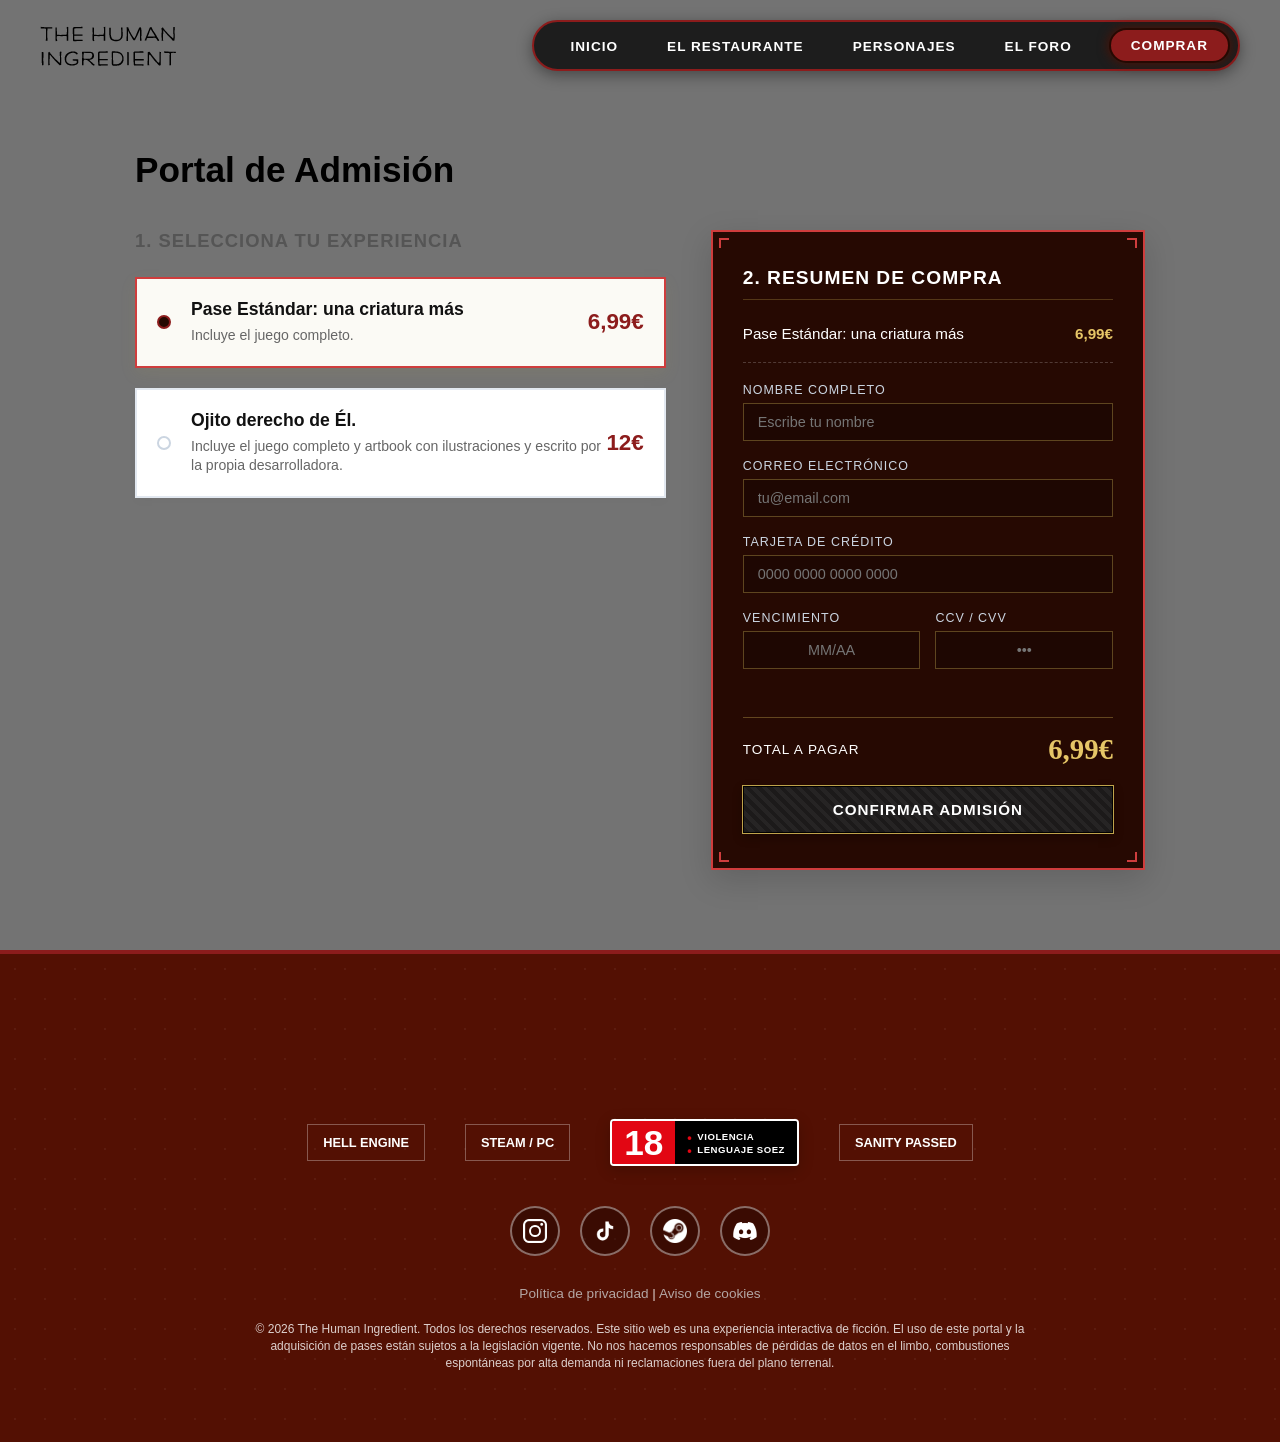
==== commit 7279a27d: "Web The Human Ingredient" ====
--- a/comprar.html
+++ b/comprar.html
@@ -10,7 +10,7 @@
 
 <header id="main-header">
     <div class="header-container">
-        <div class="logo-text">INFRAMUNDO</div>
+        <img src="imagenes/Recurso 1.png" height="40" width="137"/>
         <nav>
             <ul>
                 <li><a href="index.html" class="nav-link">INICIO</a></li>
